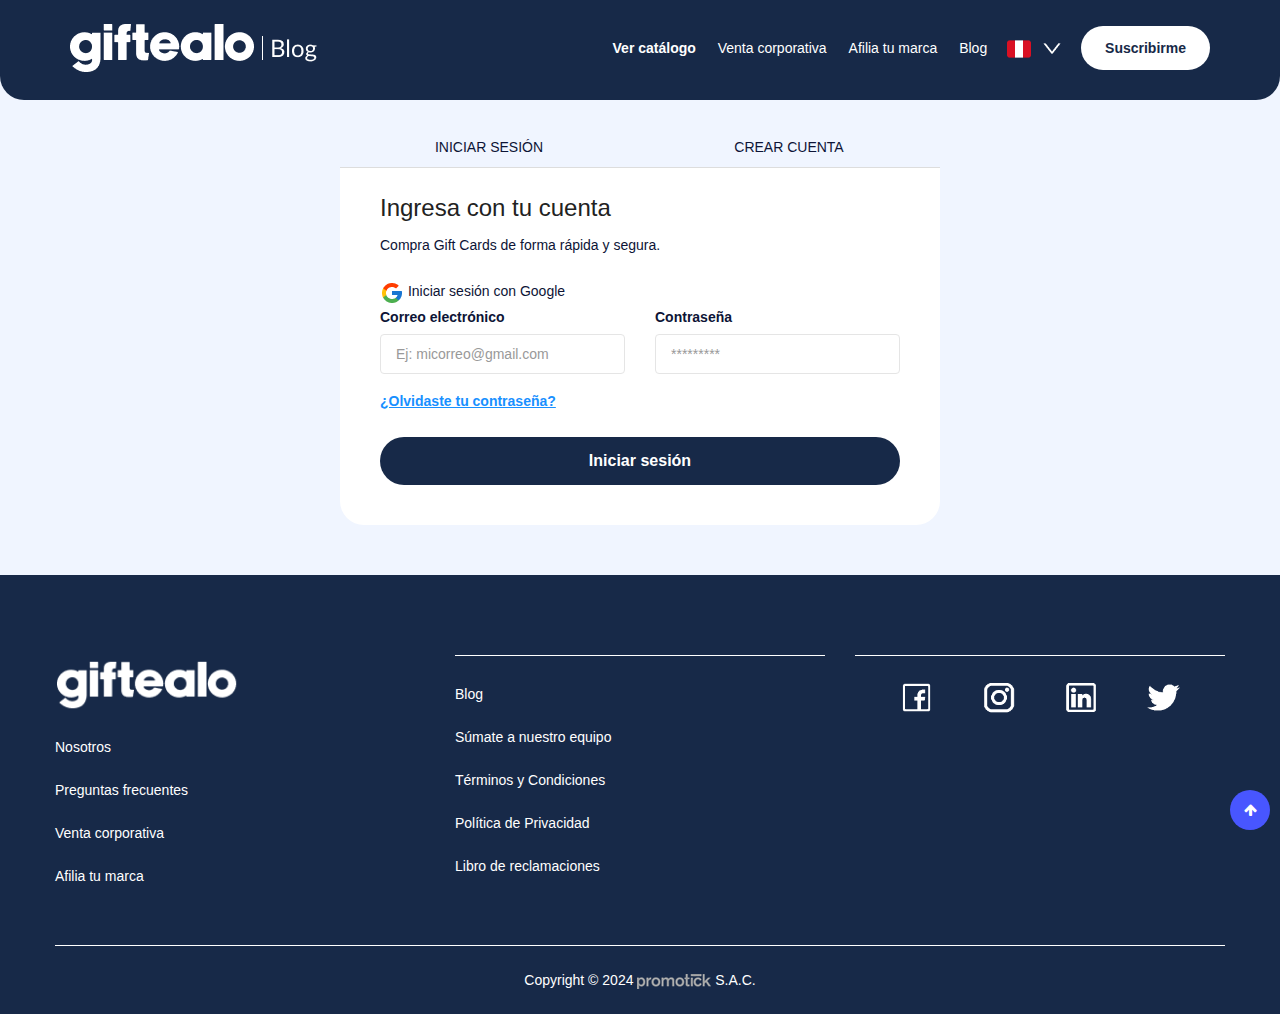
==== login.html @ 848c2aef "first commmit" ====
<!DOCTYPE html>
<html lang="en">

<head>
    <meta name="viewport" content="width=device-width, initial-scale=1">
    <meta charset="UTF-8">
    <title>Giftealo</title>
    <link rel="stylesheet" type="text/css" href="css/bootstrap.min.css">
    <link rel="stylesheet" type="text/css" href="css/font-awesome.min.css">
    <link rel="stylesheet" type="text/css" href="css/owl.carousel.css">
    <link rel="stylesheet" type="text/css" href="css/chosen.css">
    <link rel="stylesheet" type="text/css" href="css/font-linearicons.css">
    <link rel="stylesheet" type="text/css" href="css/lightbox.min.css">
    <link rel="stylesheet" type="text/css" href="css/pe-icon-7-stroke.css">
    <link rel="stylesheet" type="text/css" href="css/jquery.mCustomScrollbar.css">
    <link rel="stylesheet" type="text/css" href="css/magnific-popup.css">
    <link rel="stylesheet" type="text/css" href="css/style.css">
    <link href="https://fonts.googleapis.com/css?family=Montserrat" rel="stylesheet">
    <link href='https://fonts.googleapis.com/css?family=Playfair+Display:400italic,400,700,700italic,900,900italic' rel='stylesheet' type='text/css'>
    <link href='https://fonts.googleapis.com/css?family=Roboto:300,100,100italic,300italic,400,400italic,500,500italic,700,700italic,900,900italic' rel='stylesheet' type='text/css'>
    
</head>

<body class="home">
    <div id="box-mobile-menu" class="box-mobile-menu full-height full-width">
        <div class="box-inner">
            <p class="color-whit nameUser" style="display: inline-block">Bienvenido @Nombre</p>
            <span class="close-menu"><span class="icon pe-7s-close"></span></span>
        </div>
    </div>
    <div id="header-ontop" class="is-sticky"></div>
    <header id="header" class="header style3 head-blog"> 
        <div class="container">
            <div class="col-md-12 logo-wapper">
                <img src="images/logos/logo-blog.png" alt="">
                <div class="blog-right">
                    <ul class="boutique-nav main-menu clone-main-menu">
                        <li class="active menu-item-has-children item-megamenu">
                            <a href="productos.html">Ver catálogo</a>
                        </li>
                        <li class="">
                            <a href="#">Venta corporativa</a>
                        </li>
                        <li class="">
                            <a href="#">Afilia tu marca</a>
                        </li>
                        <li class="">
                            <a href="blog.html">Blog</a>
                        </li>
                    </ul>
                    <div class="top-header">
                        <span class="mobile-navigation"><i class="fa fa-bars"></i></span>
                        <div class="dis-flebetw bandera-code">
                            <div class="dropdown">
                                <div class="dropdown-toggle" id="dropdownMenu1" data-toggle="dropdown" aria-haspopup="true" aria-expanded="true">
                                <img src="images/icons/banderas.png" alt="">
                                <img class="rotate" src="images/icons/arrow-bot.png" alt="">
                                </div>
                                <ul class="dropdown-menu" aria-labelledby="dropdownMenu1">
                                <li><a href="#"><img src="images/icons/banderas.png" alt=""> Perú</a></li>
                                <li><a href="#"><img src="images/icons/colombia.png" alt=""> Colombia</a></li>
                                <li><a href="#"><img src="images/icons/bolivia.png" alt=""> Bolivia</a></li>
                                <li><a href="#"><img src="images/icons/ecuador.png" alt=""> Ecuador</a></li>
                                </ul>
                            </div>
                        </div>
                    </div>
                    <a href="#" class="subscribe">Suscribirme</a>
                </div>
            </div>
        </div>
        <div class="border-rad"></div>
    </header>

    <div class="" id="login">
        <div class="container">
            <div class="middle-blockLogin">
                <ul class="nav nav-tabs" id="myTab" role="tablist">
                    <li class="nav-item" role="presentation">
                      <a class="nav-link" id="home-tab" data-toggle="tab" href="#home" role="tab" aria-controls="home" aria-selected="true">INICIAR SESIÓN</a>
                    </li>
                    <li class="nav-item" role="presentation">
                      <a class="nav-link" id="profile-tab" data-toggle="tab" href="#profile" role="tab" aria-controls="profile" aria-selected="false">CREAR CUENTA</a>
                    </li>
                   
                  </ul>
                  <div class="tab-content" id="myTabContent">
                    <div class="tab-pane fade active" id="home" role="tabpanel" aria-labelledby="home-tab">
                        <h3>Ingresa con tu cuenta</h3>
                        <p>Compra Gift Cards de forma rápida y segura.</p>
                        <a href="#"><img src="images/icons/google-icon.png" alt="google"> Iniciar sesión con Google</a>
                        <div class="form-row">
                            <div class="form-group col-md-6">
                              <label for="inputEmail4">Correo electrónico</label>
                              <input type="email" class="form-control" id="inputEmail4" placeholder="Ej: micorreo@gmail.com">
                            </div>
                            <div class="form-group col-md-6">
                              <label for="inputPassword4">Contraseña</label>
                              <input type="password" class="form-control" id="inputPassword4" placeholder="*********">
                            </div>
                        </div>
                        <a class="olvidar-contra" href="#">¿Olvidaste tu contraseña?</a>
                        <a class="btn-iniciar" href="#">Iniciar sesión</a>
                    </div>


                    <div class="tab-pane fade" id="profile" role="tabpanel" aria-labelledby="profile-tab">.2.</div>
                  </div>
            </div>
        </div>
    </div>

    <footer class="footer">
        <div class="footer-top">
            <div class="container">
                <div class="row flex-flow">
                    <div class="col-sm-12 col-md-4 footer-sidebar">
                        <div class="widget our-service">
                            <img src="images/logos/logo-footer.png" height="95" alt="">
                            <div class="content">
                                <ul class="widget_social">
                                    <li><a href="tyc.html">Nosotros</a></li>
                                    <li><a href="faq.html">Preguntas frecuentes</a></li>
                                    <li><a href="tyc.html">Venta corporativa</a></li>
                                    <li><a href="tyc.html">Afilia tu marca</a></li>
                                </ul>
                            </div>
                        </div>
                    </div>
                    <div class="col-sm-12 col-md-4 footer-sidebar">
                        <div class="widget our-service">
                            <div class="content">
                                <ul class="widget_social padd-linetop">
                                    <li><a href="tyc.html">Blog</a></li>
                                    <li><a href="faq.html">Súmate a nuestro equipo</a></li>
                                    <li><a href="tyc.html">Términos y Condiciones</a></li>
                                    <li><a href="tyc.html">Política de Privacidad</a></li>
                                    <li><a href="tyc.html">Libro de reclamaciones</a></li>
                                </ul>
                            </div>
                        </div>
                    </div>
                    <div class="col-sm-12 col-md-4 footer-sidebar">
                        <div class="widget our-service">
                            <div class="content padd-linetop">
                                <div class="dis-space">
                                    <a class="img-link" href="https://www.facebook.com/IdealAlambrecB/">
                                        <img src="images/icons/facebook.png" alt="">
                                    </a>
                                    <a class="img-link" href="https://www.instagram.com/ideal_alambrec_bekaert/">
                                        <img src="images/icons/insta.png" alt="">
                                    </a>
                                    <a class="img-link" href="https://www.linkedin.com/company/idealalambrecb/">
                                        <img src="images/icons/linke.png" alt="">
                                    </a>
                                    <a class="img-link" href="https://twitter.com/IdealAlambrecB">
                                        <img src="images/icons/twit.png" alt="">
                                    </a>
                                </div>
                            </div>
                        </div>
                    </div>
                </div>
            </div>
        </div>
        <div class="footer-bottom">
            <div class="container">
                <p class="text-center">Copyright © 2024 <a href="https://www.promotick.com/" target="_blank"><img src="images/logos/promotick_gris.png" height="15" alt="promotick"></a> S.A.C.</p>
            </div>
        </div>
    </footer>
    <a href="#" class="scroll_top" title="Scroll to Top" style="display: block;"><i class="fa fa-arrow-up"></i></a>
    <script type="text/javascript" src="js/jquery-2.1.4.min.js"></script>
    <script type="text/javascript" src="js/bootstrap.min.js"></script>
    <script type="text/javascript" src="js/owl.carousel.min.js"></script>
    <script type="text/javascript" src="js/chosen.jquery.min.js"></script>
    <script type="text/javascript" src="js/Modernizr.js"></script>
    <script type="text/javascript" src="js/jquery-ui.min.js"></script>
    <script type="text/javascript" src="js/lightbox.min.js"></script>
    <script type="text/javascript" src="js/masonry.pkgd.min.js"></script>
    <script type="text/javascript" src="js/imagesloaded.pkgd.min.js"></script>
    <script type="text/javascript" src="js/isotope.pkgd.min.js"></script>
    <script type="text/javascript" src="js/jquery.mCustomScrollbar.concat.min.js"></script>
    <script type="text/javascript" src="js/jquery.parallax-1.1.3.js"></script>
    <script type="text/javascript" src="js/masonry.js"></script>
    <script type="text/javascript" src="js/functions.js"></script>
</body>

</html>
---- css/font-linearicons.css ----
@font-face {
	font-family: 'Linearicons';
	src:url('../fonts/Linearicons.eot?w118d');
	src:url('../fonts/Linearicons.eot?#iefixw118d') format('embedded-opentype'),
		url('../fonts/Linearicons.woff2?w118d') format('woff2'),
		url('../fonts/Linearicons.woff?w118d') format('woff'),
		url('../fonts/Linearicons.ttf?w118d') format('truetype'),
		url('../fonts/Linearicons.svg?w118d#Linearicons') format('svg');
	font-weight: normal;
	font-style: normal;
}

.lnr {
	font-family: 'Linearicons';
	speak: none;
	font-style: normal;
	font-variant: normal;
	text-transform: none;
	line-height: 1;

	/* Better Font Rendering =========== */
	-webkit-font-smoothing: antialiased;
	-moz-osx-font-smoothing: grayscale;
}

.lnr-home:before {
	content: "\e800";
}
.lnr-apartment:before {
	content: "\e801";
}
.lnr-pencil:before {
	content: "\e802";
}
.lnr-magic-wand:before {
	content: "\e803";
}
.lnr-drop:before {
	content: "\e804";
}
.lnr-lighter:before {
	content: "\e805";
}
.lnr-poop:before {
	content: "\e806";
}
.lnr-sun:before {
	content: "\e807";
}
.lnr-moon:before {
	content: "\e808";
}
.lnr-cloud:before {
	content: "\e809";
}
.lnr-cloud-upload:before {
	content: "\e80a";
}
.lnr-cloud-download:before {
	content: "\e80b";
}
.lnr-cloud-sync:before {
	content: "\e80c";
}
.lnr-cloud-check:before {
	content: "\e80d";
}
.lnr-database:before {
	content: "\e80e";
}
.lnr-lock:before {
	content: "\e80f";
}
.lnr-cog:before {
	content: "\e810";
}
.lnr-trash:before {
	content: "\e811";
}
.lnr-dice:before {
	content: "\e812";
}
.lnr-heart:before {
	content: "\e813";
}
.lnr-star:before {
	content: "\e814";
}
.lnr-star-half:before {
	content: "\e815";
}
.lnr-star-empty:before {
	content: "\e816";
}
.lnr-flag:before {
	content: "\e817";
}
.lnr-envelope:before {
	content: "\e818";
}
.lnr-paperclip:before {
	content: "\e819";
}
.lnr-inbox:before {
	content: "\e81a";
}
.lnr-eye:before {
	content: "\e81b";
}
.lnr-printer:before {
	content: "\e81c";
}
.lnr-file-empty:before {
	content: "\e81d";
}
.lnr-file-add:before {
	content: "\e81e";
}
.lnr-enter:before {
	content: "\e81f";
}
.lnr-exit:before {
	content: "\e820";
}
.lnr-graduation-hat:before {
	content: "\e821";
}
.lnr-license:before {
	content: "\e822";
}
.lnr-music-note:before {
	content: "\e823";
}
.lnr-film-play:before {
	content: "\e824";
}
.lnr-camera-video:before {
	content: "\e825";
}
.lnr-camera:before {
	content: "\e826";
}
.lnr-picture:before {
	content: "\e827";
}
.lnr-book:before {
	content: "\e828";
}
.lnr-bookmark:before {
	content: "\e829";
}
.lnr-user:before {
	content: "\e82a";
}
.lnr-users:before {
	content: "\e82b";
}
.lnr-shirt:before {
	content: "\e82c";
}
.lnr-store:before {
	content: "\e82d";
}
.lnr-cart:before {
	content: "\e82e";
}
.lnr-tag:before {
	content: "\e82f";
}
.lnr-phone-handset:before {
	content: "\e830";
}
.lnr-phone:before {
	content: "\e831";
}
.lnr-pushpin:before {
	content: "\e832";
}
.lnr-map-marker:before {
	content: "\e833";
}
.lnr-map:before {
	content: "\e834";
}
.lnr-location:before {
	content: "\e835";
}
.lnr-calendar-full:before {
	content: "\e836";
}
.lnr-keyboard:before {
	content: "\e837";
}
.lnr-spell-check:before {
	content: "\e838";
}
.lnr-screen:before {
	content: "\e839";
}
.lnr-smartphone:before {
	content: "\e83a";
}
.lnr-tablet:before {
	content: "\e83b";
}
.lnr-laptop:before {
	content: "\e83c";
}
.lnr-laptop-phone:before {
	content: "\e83d";
}
.lnr-power-switch:before {
	content: "\e83e";
}
.lnr-bubble:before {
	content: "\e83f";
}
.lnr-heart-pulse:before {
	content: "\e840";
}
.lnr-construction:before {
	content: "\e841";
}
.lnr-pie-chart:before {
	content: "\e842";
}
.lnr-chart-bars:before {
	content: "\e843";
}
.lnr-gift:before {
	content: "\e844";
}
.lnr-diamond:before {
	content: "\e845";
}
.lnr-linearicons:before {
	content: "\e846";
}
.lnr-dinner:before {
	content: "\e847";
}
.lnr-coffee-cup:before {
	content: "\e848";
}
.lnr-leaf:before {
	content: "\e849";
}
.lnr-paw:before {
	content: "\e84a";
}
.lnr-rocket:before {
	content: "\e84b";
}
.lnr-briefcase:before {
	content: "\e84c";
}
.lnr-bus:before {
	content: "\e84d";
}
.lnr-car:before {
	content: "\e84e";
}
.lnr-train:before {
	content: "\e84f";
}
.lnr-bicycle:before {
	content: "\e850";
}
.lnr-wheelchair:before {
	content: "\e851";
}
.lnr-select:before {
	content: "\e852";
}
.lnr-earth:before {
	content: "\e853";
}
.lnr-smile:before {
	content: "\e854";
}
.lnr-sad:before {
	content: "\e855";
}
.lnr-neutral:before {
	content: "\e856";
}
.lnr-mustache:before {
	content: "\e857";
}
.lnr-alarm:before {
	content: "\e858";
}
.lnr-bullhorn:before {
	content: "\e859";
}
.lnr-volume-high:before {
	content: "\e85a";
}
.lnr-volume-medium:before {
	content: "\e85b";
}
.lnr-volume-low:before {
	content: "\e85c";
}
.lnr-volume:before {
	content: "\e85d";
}
.lnr-mic:before {
	content: "\e85e";
}
.lnr-hourglass:before {
	content: "\e85f";
}
.lnr-undo:before {
	content: "\e860";
}
.lnr-redo:before {
	content: "\e861";
}
.lnr-sync:before {
	content: "\e862";
}
.lnr-history:before {
	content: "\e863";
}
.lnr-clock:before {
	content: "\e864";
}
.lnr-download:before {
	content: "\e865";
}
.lnr-upload:before {
	content: "\e866";
}
.lnr-enter-down:before {
	content: "\e867";
}
.lnr-exit-up:before {
	content: "\e868";
}
.lnr-bug:before {
	content: "\e869";
}
.lnr-code:before {
	content: "\e86a";
}
.lnr-link:before {
	content: "\e86b";
}
.lnr-unlink:before {
	content: "\e86c";
}
.lnr-thumbs-up:before {
	content: "\e86d";
}
.lnr-thumbs-down:before {
	content: "\e86e";
}
.lnr-magnifier:before {
	content: "\e86f";
}
.lnr-cross:before {
	content: "\e870";
}
.lnr-menu:before {
	content: "\e871";
}
.lnr-list:before {
	content: "\e872";
}
.lnr-chevron-up:before {
	content: "\e873";
}
.lnr-chevron-down:before {
	content: "\e874";
}
.lnr-chevron-left:before {
	content: "\e875";
}
.lnr-chevron-right:before {
	content: "\e876";
}
.lnr-arrow-up:before {
	content: "\e877";
}
.lnr-arrow-down:before {
	content: "\e878";
}
.lnr-arrow-left:before {
	content: "\e879";
}
.lnr-arrow-right:before {
	content: "\e87a";
}
.lnr-move:before {
	content: "\e87b";
}
.lnr-warning:before {
	content: "\e87c";
}
.lnr-question-circle:before {
	content: "\e87d";
}
.lnr-menu-circle:before {
	content: "\e87e";
}
.lnr-checkmark-circle:before {
	content: "\e87f";
}
.lnr-cross-circle:before {
	content: "\e880";
}
.lnr-plus-circle:before {
	content: "\e881";
}
.lnr-circle-minus:before {
	content: "\e882";
}
.lnr-arrow-up-circle:before {
	content: "\e883";
}
.lnr-arrow-down-circle:before {
	content: "\e884";
}
.lnr-arrow-left-circle:before {
	content: "\e885";
}
.lnr-arrow-right-circle:before {
	content: "\e886";
}
.lnr-chevron-up-circle:before {
	content: "\e887";
}
.lnr-chevron-down-circle:before {
	content: "\e888";
}
.lnr-chevron-left-circle:before {
	content: "\e889";
}
.lnr-chevron-right-circle:before {
	content: "\e88a";
}
.lnr-crop:before {
	content: "\e88b";
}
.lnr-frame-expand:before {
	content: "\e88c";
}
.lnr-frame-contract:before {
	content: "\e88d";
}
.lnr-layers:before {
	content: "\e88e";
}
.lnr-funnel:before {
	content: "\e88f";
}
.lnr-text-format:before {
	content: "\e890";
}
.lnr-text-format-remove:before {
	content: "\e891";
}
.lnr-text-size:before {
	content: "\e892";
}
.lnr-bold:before {
	content: "\e893";
}
.lnr-italic:before {
	content: "\e894";
}
.lnr-underline:before {
	content: "\e895";
}
.lnr-strikethrough:before {
	content: "\e896";
}
.lnr-highlight:before {
	content: "\e897";
}
.lnr-text-align-left:before {
	content: "\e898";
}
.lnr-text-align-center:before {
	content: "\e899";
}
.lnr-text-align-right:before {
	content: "\e89a";
}
.lnr-text-align-justify:before {
	content: "\e89b";
}
.lnr-line-spacing:before {
	content: "\e89c";
}
.lnr-indent-increase:before {
	content: "\e89d";
}
.lnr-indent-decrease:before {
	content: "\e89e";
}
.lnr-pilcrow:before {
	content: "\e89f";
}
.lnr-direction-ltr:before {
	content: "\e8a0";
}
.lnr-direction-rtl:before {
	content: "\e8a1";
}
.lnr-page-break:before {
	content: "\e8a2";
}
.lnr-sort-alpha-asc:before {
	content: "\e8a3";
}
.lnr-sort-amount-asc:before {
	content: "\e8a4";
}
.lnr-hand:before {
	content: "\e8a5";
}
.lnr-pointer-up:before {
	content: "\e8a6";
}
.lnr-pointer-right:before {
	content: "\e8a7";
}
.lnr-pointer-down:before {
	content: "\e8a8";
}
.lnr-pointer-left:before {
	content: "\e8a9";
}
---- css/pe-icon-7-stroke.css ----
@font-face {
	font-family: 'Pe-icon-7-stroke';
	src:url('../fonts/Pe-icon-7-stroke.eot?d7yf1v');
	src:url('../fonts/Pe-icon-7-stroke.eot?#iefixd7yf1v') format('embedded-opentype'),
		url('../fonts/Pe-icon-7-stroke.woff?d7yf1v') format('woff'),
		url('../fonts/Pe-icon-7-stroke.ttf?d7yf1v') format('truetype'),
		url('../fonts/Pe-icon-7-stroke.svg?d7yf1v#Pe-icon-7-stroke') format('svg');
	font-weight: normal;
	font-style: normal;
}

[class^="pe-7s-"], [class*=" pe-7s-"] {
	display: inline-block;
	font-family: 'Pe-icon-7-stroke';
	speak: none;
	font-style: normal;
	font-weight: normal;
	font-variant: normal;
	text-transform: none;
	line-height: 1;

	/* Better Font Rendering =========== */
	-webkit-font-smoothing: antialiased;
	-moz-osx-font-smoothing: grayscale;
}

.pe-7s-album:before {
	content: "\e6aa";
}
.pe-7s-arc:before {
	content: "\e6ab";
}
.pe-7s-back-2:before {
	content: "\e6ac";
}
.pe-7s-bandaid:before {
	content: "\e6ad";
}
.pe-7s-car:before {
	content: "\e6ae";
}
.pe-7s-diamond:before {
	content: "\e6af";
}
.pe-7s-door-lock:before {
	content: "\e6b0";
}
.pe-7s-eyedropper:before {
	content: "\e6b1";
}
.pe-7s-female:before {
	content: "\e6b2";
}
.pe-7s-gym:before {
	content: "\e6b3";
}
.pe-7s-hammer:before {
	content: "\e6b4";
}
.pe-7s-headphones:before {
	content: "\e6b5";
}
.pe-7s-helm:before {
	content: "\e6b6";
}
.pe-7s-hourglass:before {
	content: "\e6b7";
}
.pe-7s-leaf:before {
	content: "\e6b8";
}
.pe-7s-magic-wand:before {
	content: "\e6b9";
}
.pe-7s-male:before {
	content: "\e6ba";
}
.pe-7s-map-2:before {
	content: "\e6bb";
}
.pe-7s-next-2:before {
	content: "\e6bc";
}
.pe-7s-paint-bucket:before {
	content: "\e6bd";
}
.pe-7s-pendrive:before {
	content: "\e6be";
}
.pe-7s-photo:before {
	content: "\e6bf";
}
.pe-7s-piggy:before {
	content: "\e6c0";
}
.pe-7s-plugin:before {
	content: "\e6c1";
}
.pe-7s-refresh-2:before {
	content: "\e6c2";
}
.pe-7s-rocket:before {
	content: "\e6c3";
}
.pe-7s-settings:before {
	content: "\e6c4";
}
.pe-7s-shield:before {
	content: "\e6c5";
}
.pe-7s-smile:before {
	content: "\e6c6";
}
.pe-7s-usb:before {
	content: "\e6c7";
}
.pe-7s-vector:before {
	content: "\e6c8";
}
.pe-7s-wine:before {
	content: "\e6c9";
}
.pe-7s-cloud-upload:before {
	content: "\e68a";
}
.pe-7s-cash:before {
	content: "\e68c";
}
.pe-7s-close:before {
	content: "\e680";
}
.pe-7s-bluetooth:before {
	content: "\e68d";
}
.pe-7s-cloud-download:before {
	content: "\e68b";
}
.pe-7s-way:before {
	content: "\e68e";
}
.pe-7s-close-circle:before {
	content: "\e681";
}
.pe-7s-id:before {
	content: "\e68f";
}
.pe-7s-angle-up:before {
	content: "\e682";
}
.pe-7s-wristwatch:before {
	content: "\e690";
}
.pe-7s-angle-up-circle:before {
	content: "\e683";
}
.pe-7s-world:before {
	content: "\e691";
}
.pe-7s-angle-right:before {
	content: "\e684";
}
.pe-7s-volume:before {
	content: "\e692";
}
.pe-7s-angle-right-circle:before {
	content: "\e685";
}
.pe-7s-users:before {
	content: "\e693";
}
.pe-7s-angle-left:before {
	content: "\e686";
}
.pe-7s-user-female:before {
	content: "\e694";
}
.pe-7s-angle-left-circle:before {
	content: "\e687";
}
.pe-7s-up-arrow:before {
	content: "\e695";
}
.pe-7s-angle-down:before {
	content: "\e688";
}
.pe-7s-switch:before {
	content: "\e696";
}
.pe-7s-angle-down-circle:before {
	content: "\e689";
}
.pe-7s-scissors:before {
	content: "\e697";
}
.pe-7s-wallet:before {
	content: "\e600";
}
.pe-7s-safe:before {
	content: "\e698";
}
.pe-7s-volume2:before {
	content: "\e601";
}
.pe-7s-volume1:before {
	content: "\e602";
}
.pe-7s-voicemail:before {
	content: "\e603";
}
.pe-7s-video:before {
	content: "\e604";
}
.pe-7s-user:before {
	content: "\e605";
}
.pe-7s-upload:before {
	content: "\e606";
}
.pe-7s-unlock:before {
	content: "\e607";
}
.pe-7s-umbrella:before {
	content: "\e608";
}
.pe-7s-trash:before {
	content: "\e609";
}
.pe-7s-tools:before {
	content: "\e60a";
}
.pe-7s-timer:before {
	content: "\e60b";
}
.pe-7s-ticket:before {
	content: "\e60c";
}
.pe-7s-target:before {
	content: "\e60d";
}
.pe-7s-sun:before {
	content: "\e60e";
}
.pe-7s-study:before {
	content: "\e60f";
}
.pe-7s-stopwatch:before {
	content: "\e610";
}
.pe-7s-star:before {
	content: "\e611";
}
.pe-7s-speaker:before {
	content: "\e612";
}
.pe-7s-signal:before {
	content: "\e613";
}
.pe-7s-shuffle:before {
	content: "\e614";
}
.pe-7s-shopbag:before {
	content: "\e615";
}
.pe-7s-share:before {
	content: "\e616";
}
.pe-7s-server:before {
	content: "\e617";
}
.pe-7s-search:before {
	content: "\e618";
}
.pe-7s-film:before {
	content: "\e6a5";
}
.pe-7s-science:before {
	content: "\e619";
}
.pe-7s-disk:before {
	content: "\e6a6";
}
.pe-7s-ribbon:before {
	content: "\e61a";
}
.pe-7s-repeat:before {
	content: "\e61b";
}
.pe-7s-refresh:before {
	content: "\e61c";
}
.pe-7s-add-user:before {
	content: "\e6a9";
}
.pe-7s-refresh-cloud:before {
	content: "\e61d";
}
.pe-7s-paperclip:before {
	content: "\e69c";
}
.pe-7s-radio:before {
	content: "\e61e";
}
.pe-7s-note2:before {
	content: "\e69d";
}
.pe-7s-print:before {
	content: "\e61f";
}
.pe-7s-network:before {
	content: "\e69e";
}
.pe-7s-prev:before {
	content: "\e620";
}
.pe-7s-mute:before {
	content: "\e69f";
}
.pe-7s-power:before {
	content: "\e621";
}
.pe-7s-medal:before {
	content: "\e6a0";
}
.pe-7s-portfolio:before {
	content: "\e622";
}
.pe-7s-like2:before {
	content: "\e6a1";
}
.pe-7s-plus:before {
	content: "\e623";
}
.pe-7s-left-arrow:before {
	content: "\e6a2";
}
.pe-7s-play:before {
	content: "\e624";
}
.pe-7s-key:before {
	content: "\e6a3";
}
.pe-7s-plane:before {
	content: "\e625";
}
.pe-7s-joy:before {
	content: "\e6a4";
}
.pe-7s-photo-gallery:before {
	content: "\e626";
}
.pe-7s-pin:before {
	content: "\e69b";
}
.pe-7s-phone:before {
	content: "\e627";
}
.pe-7s-plug:before {
	content: "\e69a";
}
.pe-7s-pen:before {
	content: "\e628";
}
.pe-7s-right-arrow:before {
	content: "\e699";
}
.pe-7s-paper-plane:before {
	content: "\e629";
}
.pe-7s-delete-user:before {
	content: "\e6a7";
}
.pe-7s-paint:before {
	content: "\e62a";
}
.pe-7s-bottom-arrow:before {
	content: "\e6a8";
}
.pe-7s-notebook:before {
	content: "\e62b";
}
.pe-7s-note:before {
	content: "\e62c";
}
.pe-7s-next:before {
	content: "\e62d";
}
.pe-7s-news-paper:before {
	content: "\e62e";
}
.pe-7s-musiclist:before {
	content: "\e62f";
}
.pe-7s-music:before {
	content: "\e630";
}
.pe-7s-mouse:before {
	content: "\e631";
}
.pe-7s-more:before {
	content: "\e632";
}
.pe-7s-moon:before {
	content: "\e633";
}
.pe-7s-monitor:before {
	content: "\e634";
}
.pe-7s-micro:before {
	content: "\e635";
}
.pe-7s-menu:before {
	content: "\e636";
}
.pe-7s-map:before {
	content: "\e637";
}
.pe-7s-map-marker:before {
	content: "\e638";
}
.pe-7s-mail:before {
	content: "\e639";
}
.pe-7s-mail-open:before {
	content: "\e63a";
}
.pe-7s-mail-open-file:before {
	content: "\e63b";
}
.pe-7s-magnet:before {
	content: "\e63c";
}
.pe-7s-loop:before {
	content: "\e63d";
}
.pe-7s-look:before {
	content: "\e63e";
}
.pe-7s-lock:before {
	content: "\e63f";
}
.pe-7s-lintern:before {
	content: "\e640";
}
.pe-7s-link:before {
	content: "\e641";
}
.pe-7s-like:before {
	content: "\e642";
}
.pe-7s-light:before {
	content: "\e643";
}
.pe-7s-less:before {
	content: "\e644";
}
.pe-7s-keypad:before {
	content: "\e645";
}
.pe-7s-junk:before {
	content: "\e646";
}
.pe-7s-info:before {
	content: "\e647";
}
.pe-7s-home:before {
	content: "\e648";
}
.pe-7s-help2:before {
	content: "\e649";
}
.pe-7s-help1:before {
	content: "\e64a";
}
.pe-7s-graph3:before {
	content: "\e64b";
}
.pe-7s-graph2:before {
	content: "\e64c";
}
.pe-7s-graph1:before {
	content: "\e64d";
}
.pe-7s-graph:before {
	content: "\e64e";
}
.pe-7s-global:before {
	content: "\e64f";
}
.pe-7s-gleam:before {
	content: "\e650";
}
.pe-7s-glasses:before {
	content: "\e651";
}
.pe-7s-gift:before {
	content: "\e652";
}
.pe-7s-folder:before {
	content: "\e653";
}
.pe-7s-flag:before {
	content: "\e654";
}
.pe-7s-filter:before {
	content: "\e655";
}
.pe-7s-file:before {
	content: "\e656";
}
.pe-7s-expand1:before {
	content: "\e657";
}
.pe-7s-exapnd2:before {
	content: "\e658";
}
.pe-7s-edit:before {
	content: "\e659";
}
.pe-7s-drop:before {
	content: "\e65a";
}
.pe-7s-drawer:before {
	content: "\e65b";
}
.pe-7s-download:before {
	content: "\e65c";
}
.pe-7s-display2:before {
	content: "\e65d";
}
.pe-7s-display1:before {
	content: "\e65e";
}
.pe-7s-diskette:before {
	content: "\e65f";
}
.pe-7s-date:before {
	content: "\e660";
}
.pe-7s-cup:before {
	content: "\e661";
}
.pe-7s-culture:before {
	content: "\e662";
}
.pe-7s-crop:before {
	content: "\e663";
}
.pe-7s-credit:before {
	content: "\e664";
}
.pe-7s-copy-file:before {
	content: "\e665";
}
.pe-7s-config:before {
	content: "\e666";
}
.pe-7s-compass:before {
	content: "\e667";
}
.pe-7s-comment:before {
	content: "\e668";
}
.pe-7s-coffee:before {
	content: "\e669";
}
.pe-7s-cloud:before {
	content: "\e66a";
}
.pe-7s-clock:before {
	content: "\e66b";
}
.pe-7s-check:before {
	content: "\e66c";
}
.pe-7s-chat:before {
	content: "\e66d";
}
.pe-7s-cart:before {
	content: "\e66e";
}
.pe-7s-camera:before {
	content: "\e66f";
}
.pe-7s-call:before {
	content: "\e670";
}
.pe-7s-calculator:before {
	content: "\e671";
}
.pe-7s-browser:before {
	content: "\e672";
}
.pe-7s-box2:before {
	content: "\e673";
}
.pe-7s-box1:before {
	content: "\e674";
}
.pe-7s-bookmarks:before {
	content: "\e675";
}
.pe-7s-bicycle:before {
	content: "\e676";
}
.pe-7s-bell:before {
	content: "\e677";
}
.pe-7s-battery:before {
	content: "\e678";
}
.pe-7s-ball:before {
	content: "\e679";
}
.pe-7s-back:before {
	content: "\e67a";
}
.pe-7s-attention:before {
	content: "\e67b";
}
.pe-7s-anchor:before {
	content: "\e67c";
}
.pe-7s-albums:before {
	content: "\e67d";
}
.pe-7s-alarm:before {
	content: "\e67e";
}
.pe-7s-airplay:before {
	content: "\e67f";
}
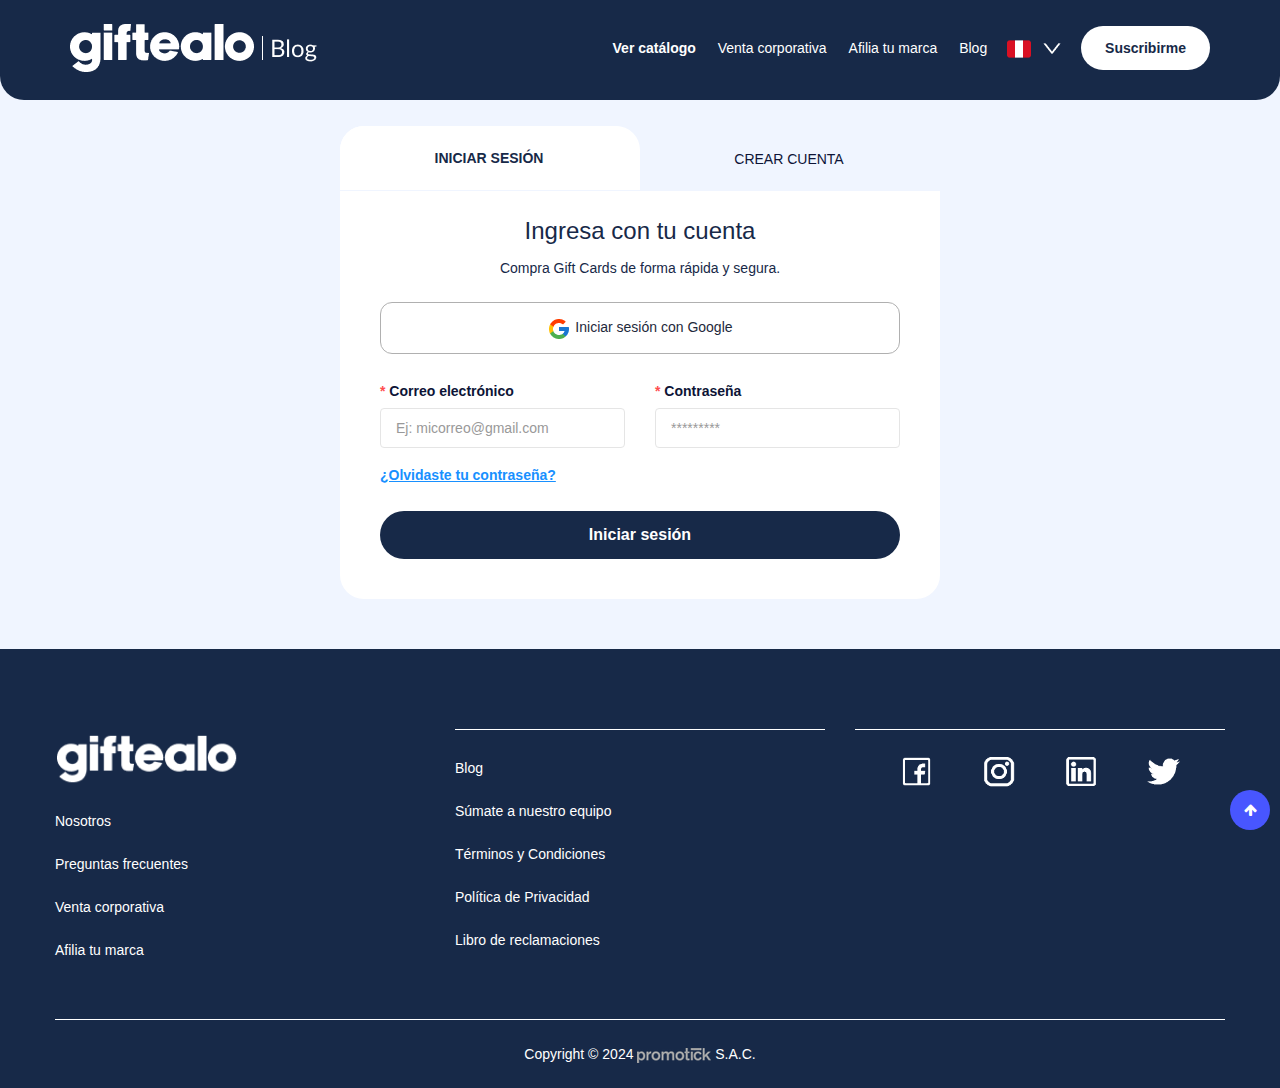
==== commit a949a103: "changes" ====
--- a/login.html
+++ b/login.html
@@ -76,7 +76,7 @@
         <div class="container">
             <div class="middle-blockLogin">
                 <ul class="nav nav-tabs" id="myTab" role="tablist">
-                    <li class="nav-item" role="presentation">
+                    <li class="nav-item active" role="presentation">
                       <a class="nav-link" id="home-tab" data-toggle="tab" href="#home" role="tab" aria-controls="home" aria-selected="true">INICIAR SESIÓN</a>
                     </li>
                     <li class="nav-item" role="presentation">
@@ -85,17 +85,20 @@
                    
                   </ul>
                   <div class="tab-content" id="myTabContent">
-                    <div class="tab-pane fade active" id="home" role="tabpanel" aria-labelledby="home-tab">
+                    <div class="tab-pane fade active inicio" id="home" role="tabpanel" aria-labelledby="home-tab">
                         <h3>Ingresa con tu cuenta</h3>
-                        <p>Compra Gift Cards de forma rápida y segura.</p>
-                        <a href="#"><img src="images/icons/google-icon.png" alt="google"> Iniciar sesión con Google</a>
+                        <p class="text-ini">Compra Gift Cards de forma rápida y segura.</p>
+                        <a href="#" class="btn-google"><img src="images/icons/google-icon.png" alt="google"> Iniciar sesión con Google</a>
+                        <div class="row">
+                            <div class="col-md-4"></div>
+                        </div>
                         <div class="form-row">
                             <div class="form-group col-md-6">
-                              <label for="inputEmail4">Correo electrónico</label>
+                              <label for="inputEmail4"><span class="red">*</span> Correo electrónico</label>
                               <input type="email" class="form-control" id="inputEmail4" placeholder="Ej: micorreo@gmail.com">
                             </div>
                             <div class="form-group col-md-6">
-                              <label for="inputPassword4">Contraseña</label>
+                              <label for="inputPassword4"><span class="red">*</span> Contraseña</label>
                               <input type="password" class="form-control" id="inputPassword4" placeholder="*********">
                             </div>
                         </div>
@@ -104,7 +107,140 @@
                     </div>
 
 
-                    <div class="tab-pane fade" id="profile" role="tabpanel" aria-labelledby="profile-tab">.2.</div>
+                    <div class="tab-pane fade inicio" id="profile" role="tabpanel" aria-labelledby="profile-tab">
+                        <div class="form-step" id="step-0">
+                            <h3>Escoge una opción</h3>
+                            <div class="dis-flexaround mrg-top24">
+                                <button class="form-check form-check-inline crear-select option-btn" data-option="opcion1">
+                                    <input class="form-check-input" type="radio" name="inlineRadioOptions" id="step-1" checked>
+                                    <img src="images/usuario.png" alt="">
+                                    <br>
+                                    <label class="form-check-label" for="inlineRadio1">Soy un usuario</label>
+                                </button>
+                                <button class="form-check form-check-inline crear-select option-btn" data-option="opcion2">
+                                    <input class="form-check-input" type="radio" name="inlineRadioOptions" id="inlineRadio2">
+                                    <img src="images/empresa.png" alt="">
+                                    <br>
+                                    <label class="form-check-label" for="inlineRadio2">Soy una empresa</label>
+                                </button>
+                            </div>
+                            <button class="btn-iniciar mrg-top24 validate-btn">Continuar</button>
+
+                        </div>
+                        <div class="form-step" id="step-opcion1">
+                            <h3>Crea tu cuenta</h3>
+                            <p class="text-ini">Compra Gift Cards de forma rápida y segura.</p>
+                            <a href="#" class="btn-google"><img src="images/icons/google-icon.png" alt="google"> Iniciar sesión con Google</a>
+
+                            <div class="row o-midd">
+                                <div class="col-md-4"></div>
+                                <div class="col-md-4 text">O completa</div>
+                                <div class="col-md-4"></div>
+                            </div>
+                            <br>
+                            <div class="form-row">
+                                <div class="form-group col-md-6">
+                                    <label for="inputEmail4"><span class="red">*</span> Nombre</label>
+                                    <input type="email" class="form-control" id="inputEmail4" placeholder="Ej: Jesus">
+                                </div>
+                                <div class="form-group col-md-6">
+                                    <label for="inputEmail4"><span class="red">*</span> Apellidos</label>
+                                    <input type="email" class="form-control" id="inputEmail4" placeholder="Ej: Torres Sánchez">
+                                </div>
+                            </div>
+                            <div class="form-row">
+                                <div class="form-group col-md-6">
+                                    <label for="inputEmail4"><span class="red">*</span> DNI para tu boleta</label>
+                                    <input type="email" class="form-control" id="inputEmail4" placeholder="Ej: 111222333">
+                                </div>
+                                <div class="form-group col-md-6">
+                                    <label for="inputEmail4"><span class="red">*</span> Tel&eacute;fono celular / WhatsApp</label>
+                                    <input type="email" class="form-control" id="inputEmail4" placeholder="Ej: +51 999 888 777">
+                                </div>
+                            </div>
+                            <div class="form-row">
+                                <div class="form-group col-md-6">
+                                    <label for="inputEmail4"><span class="red">*</span> Correo electr&oacute;nico</label>
+                                    <input type="email" class="form-control" id="inputEmail4" placeholder="Ej: micorreo@gmail.com">
+                                </div>
+                                <div class="form-group col-md-6">
+                                    <label for="inputEmail4"><span class="red">*</span> Contraseña</label>
+                                    <input type="email" class="form-control" id="inputEmail4" placeholder="********">
+                                </div>
+                            </div>
+                            <br> <br>
+                            <div class="form-row margin-bottom-24">
+                                <input class="form-check-input" type="checkbox" id="autoSizingCheck">
+                                <label class="form-check-label" for="autoSizingCheck"> Acepto la <a class="sky-c" href="#">Política de Privacidad</a> y los <a class="sky-c" href="#">Términos y Condiciones.</a></label>
+                            </div>
+                            <a class="btn-iniciar next-btn" href="#">Crear cuenta</a>
+                        </div>
+                        <div class="form-step" id="step-2">
+                            <h3>&#161;Hola, <span class="sky-c">jhoss@gmail.com</span> &#33;</h3>
+                            <p>Completa los datos para continuar, solicitamos únicamente la información esencial para comprar giftcards.</p>
+                            <div class="form-row">
+                                <div class="form-group col-md-6">
+                                    <label for="inputEmail4"><span class="red">*</span> Nombre</label>
+                                    <input type="email" class="form-control" id="inputEmail4" placeholder="Ej: Jesus">
+                                </div>
+                                <div class="form-group col-md-6">
+                                    <label for="inputEmail4"><span class="red">*</span> Apellidos</label>
+                                    <input type="email" class="form-control" id="inputEmail4" placeholder="Ej: Torres Sánchez">
+                                </div>
+                            </div>
+                            <div class="form-row">
+                                <div class="form-group col-md-6">
+                                    <label for="inputEmail4"><span class="red">*</span> DNI para tu boleta</label>
+                                    <input type="email" class="form-control" id="inputEmail4" placeholder="Ej: 111222333">
+                                </div>
+                                <div class="form-group col-md-6">
+                                    <label for="inputEmail4"><span class="red">*</span> Tel&eacute;fono celular / WhatsApp</label>
+                                    <input type="email" class="form-control" id="inputEmail4" placeholder="Ej: +51 999 888 777">
+                                </div>
+                            </div>
+                            <br><br>
+                            <div class="form-row margin-bottom-24">
+                                <input class="form-check-input" type="checkbox" id="autoSizingCheck">
+                                <label class="form-check-label" for="autoSizingCheck"> Acepto la <a class="sky-c" href="#">Política de Privacidad</a> y los <a class="sky-c" href="#">Términos y Condiciones.</a></label>
+                            </div>
+                            <a class="btn-iniciar next-btn" href="cuenta-creada.html">Crear cuenta</a>
+
+                        </div>
+
+                      <!--   <div class="form-step" id="step-0">
+                            <h2>Seleccionar Opción</h2>
+                            <button class="option-btn" data-option="opcion1">Opción 1</button>
+                            <button class="option-btn" data-option="opcion2">Opción 2</button>
+                            <button class="validate-btn">Validar</button>
+                          </div>
+                          <div class="form-step" id="step-opcion1">
+                            <h2>Paso 1 Opción 1</h2>
+                            <input type="text" placeholder="Nombre">
+                            <input type="email" placeholder="Correo electrónico">
+                            <button class="next-btn">Siguiente</button>
+                          </div>
+                          <div class="form-step" id="step-opcion2">
+                            <h2>Paso 1 Opción 2</h2>
+                            <input type="text" placeholder="Nombre">
+                            <input type="tel" placeholder="Teléfono">
+                            <button class="next-btn">Siguiente</button>
+                          </div>
+                          <div class="form-step" id="step-2">
+                            <h2>Paso 2</h2>
+                            <input type="text" placeholder="Dirección">
+                            <input type="tel" placeholder="Teléfono">
+                            <button class="prev-btn">Anterior</button>
+                            <button class="next-btn">Siguiente</button>
+                          </div>
+                          <div class="form-step" id="step-3">
+                            <h2>Paso 3</h2>
+                            <textarea placeholder="Comentarios"></textarea>
+                            <button class="prev-btn">Anterior</button>
+                            <button class="submit-btn">Enviar</button>
+                          </div>
+ -->
+
+                    </div>
                   </div>
             </div>
         </div>
@@ -184,6 +320,7 @@
     <script type="text/javascript" src="js/jquery.parallax-1.1.3.js"></script>
     <script type="text/javascript" src="js/masonry.js"></script>
     <script type="text/javascript" src="js/functions.js"></script>
+    <script type="text/javascript" src="js/login.js"></script>
 </body>
 
 </html>
--- a/css/style.css
+++ b/css/style.css
@@ -183,9 +183,9 @@
 a {
     color: #0D1436;
     cursor: pointer;
-    -webkit-transition: all 0.3s ease 0s;
+    /* -webkit-transition: all 0.3s ease 0s;
     -o-transition: all 0.3s ease 0s;
-    transition: all 0.3s ease 0s;
+    transition: all 0.3s ease 0s; */
     text-decoration: none;
 }
 
@@ -8772,6 +8772,10 @@
     margin-bottom: 22px!important;
 }
 
+.margin-bottom-24 {
+    margin-bottom: 24px!important;
+}
+
 .margin-bottom-30 {
     margin-bottom: 30px!important;
 }
@@ -10054,6 +10058,12 @@
     align-items: center;
     justify-content: space-between;
 }
+.dis-flexaround {
+    display: flex;
+    align-items: center;
+    justify-content: space-around;
+}
+
 .dis-flexstart{
     display: flex;
     align-items: flex-start;
@@ -10772,6 +10782,10 @@
     margin-top: 14px;
 }
 
+.mrg-top24{
+    margin-top: 24px;
+}
+
 #gift-all {
     display: flex;
 }
@@ -11425,7 +11439,7 @@
     opacity: initial !important;
 }
 
-.middle-blockLogin{
+.middle-blockLogin {
     max-width: 600px;
     margin: auto;
 }
@@ -11454,6 +11468,56 @@
     padding-right: 0px;
 }
 
+.middle-blockLogin .nav-tabs .active a{
+    border: none !important;
+    border-radius: 24px 24px 0px 0px;
+    color: #172948;
+    font-weight: 700;
+    font-weight: 700;
+    padding: 22px 12px;
+}
+.middle-blockLogin .nav-tabs .active a:hover {
+    border: none;
+}
+.middle-blockLogin .nav-tabs a {
+    padding: 22px 12px;
+}
+.middle-blockLogin .nav-tabs a:hover {
+    border-color: transparent;
+    background-color: transparent;
+    padding: 22px 12px;
+    border: none !important;
+    outline: none;
+}
+
+.middle-blockLogin .nav-tabs {
+    border-bottom: none;
+}
+
+.middle-blockLogin .tab-content .btn-google {
+    border: 1px solid #B0B0B0;
+    text-align: center;
+    width: 100%;
+    display: block;
+    border-radius: 12px;
+    padding: 12px;
+    color: #1E293B;
+    font-weight: 400;
+    margin-bottom: 24px;
+}
+.middle-blockLogin .tab-content .inicio .text-ini{
+    font-size: 14px;
+    color: #172948;
+    text-align: center;
+    font-weight: 400;
+}
+.middle-blockLogin .tab-content .inicio h3{
+    color: #172948;
+    font-size: 24px;
+    font-weight: 500;
+    font-family: 'Gotham Black', sans-serif;
+    text-align: center;
+}
 .olvidar-contra{
     color: #1890FF;
     font-family: 'Lato', sans-serif;
@@ -11474,4 +11538,87 @@
     display: block;
     text-align: center;
     font-weight: 700;
-}+}
+
+.red{
+    color: #FF4D4F;
+}
+
+.crear-select{
+    border: 1px solid #E1E6EF;
+    border-radius: 16px;
+    padding: 12px;
+    max-width: 252px;
+    width: 100%;
+    text-align: center;
+    position: relative;
+}
+
+.crear-select input {
+    position: absolute;
+    right: 20px;
+    width: 20px;
+    height: 20px;
+}
+
+.crear-select:checked {
+    border: 1px solid #1890FF;
+}
+
+.form-step {
+    display: none;
+}
+  
+.form-step:first-child {
+    display: block;
+}
+
+.o-midd .col-md-4:first-child {
+    border: 0.1px solid #ebebeb;
+    margin: 10px 0px 10px 14px;
+}
+
+.o-midd .col-md-4:last-child {
+    border: 0.1px solid #ebebeb;
+    margin: 10px 0px 10px 0px;
+}
+
+.o-midd .text{
+    text-align: center;
+    padding: 0px;
+    max-width: 150px;
+}
+
+.sky-c{
+    color: #009EDE;
+}
+
+.middle-blockLogin .tab-content-exito{
+    background-color: #fff;
+    border-radius: 24px;
+    padding: 40px;
+    text-align: center;
+    margin: 40px 0px;
+}
+
+.text-green{
+    font-weight: 700;
+    font-size: 18px;
+    color: #389E0D;
+    margin: 16px 0px 48px;
+}
+
+
+
+#form-container {
+    width: 400px;
+    margin: 50px auto;
+  }
+  
+  .form-step {
+    display: none;
+  }
+  
+  .form-step:first-child {
+    display: block;
+  }